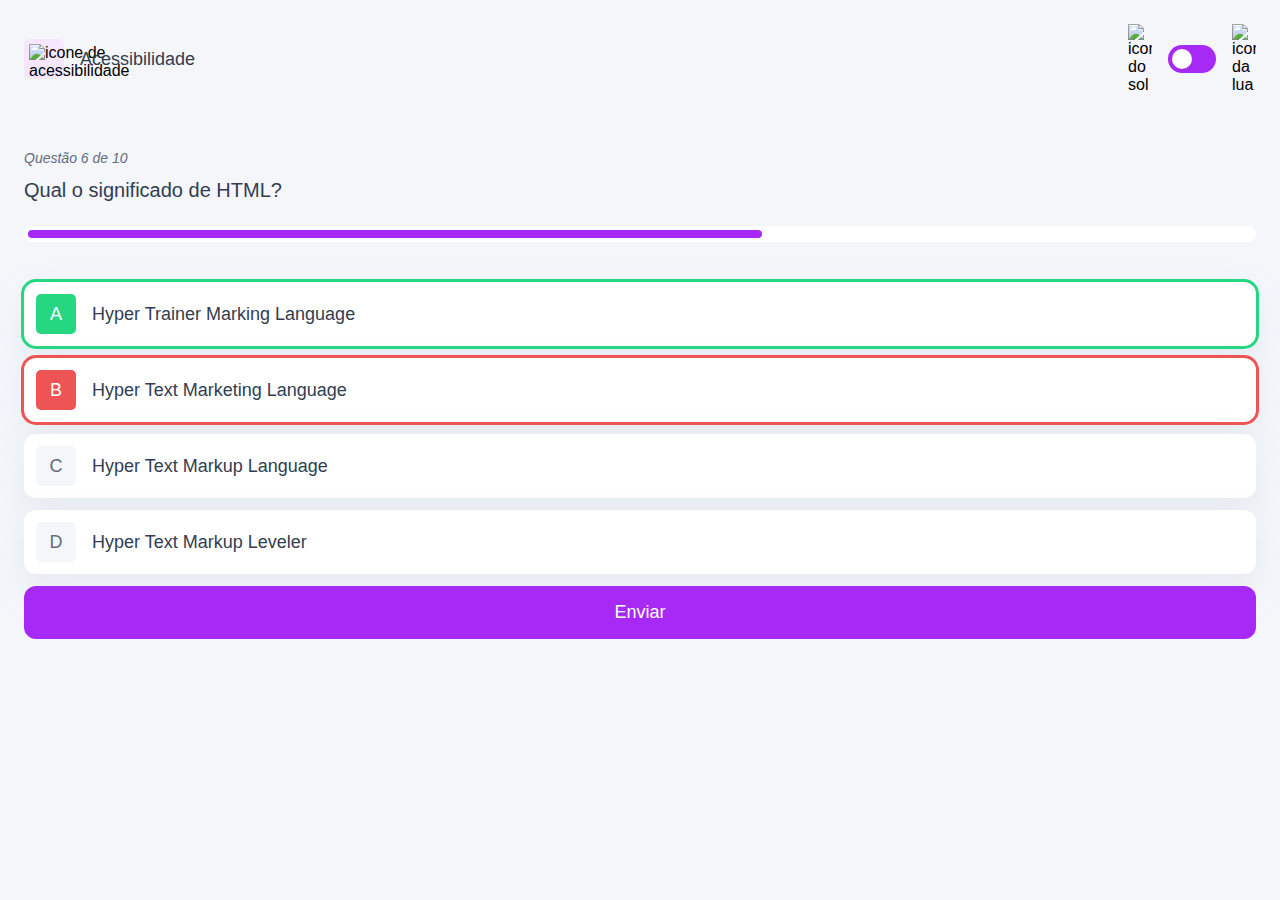
==== pages/quiz/quiz.html @ 81c2b7ba "adicionado o efeito para alternativas corretas e erradas" ====
<!DOCTYPE html>
<html lang="en">
<head>
    <meta charset="UTF-8">
    <meta name="viewport" content="width=device-width, initial-scale=1.0">
    <link rel="preconnect" href="https://fonts.googleapis.com">
    <link rel="preconnect" href="https://fonts.gstatic.com" crossorigin>
    <link href="https://fonts.googleapis.com/css2?family=Rubik:ital,wght@0,300..900;1,300..900&display=swap">
    <link rel="stylesheet" href="quiz.css">
    <title>Quiz App</title>
</head>
<body>
    <header>
        <div class="assunto">
            <div class="assunto_icone">
                <img src="../../assets/images/icon-accessibility.svg" alt="icone de acessibilidade">
            </div>

            <h1>Acessibilidade</h1>
        </div>
        <div class="tema">
            <img src="../../assets/images/icon-sun-dark.svg" alt="icone do sol">

            <button>
                <div>

                </div>
            </button>
            <img src="../../assets/images/icon-moon-dark.svg" alt="icone da lua">
        </div>
    </header>

    <main>
        <section class="pergunta">
            <p>Questão 6 de 10</p>

            <h2>Qual o significado de HTML?</h2>

            <div class="barra_progresso">
                <div>

                </div>
            </div>
        </section>

        <section class="alternativas">
            <form action="">
                <label for="alternativa_a" id="correta">
                    <input type="radio" id="alternativa_a" name="alternativa">

                    <div>
                        <span>A</span>
                        Hyper Trainer Marking Language
                    </div>
                </label>

                <label for="alternativa_b" id="errada">
                    <input type="radio" id="alternativa_b" name="alternativa">

                    <div>
                        <span>B</span>
                        Hyper Text Marketing Language
                    </div>
                </label>

                <label for="alternativa_c">
                    <input type="radio" id="alternativa_c" name="alternativa">

                    <div>
                        <span>C</span>
                        Hyper Text Markup Language
                    </div>
                </label>

                <label for="alternativa_d">
                    <input type="radio" id="alternativa_d" name="alternativa">

                    <div>
                        <span>D</span>
                        Hyper Text Markup Leveler
                    </div>
                </label>
            </form>
            
            <button>Enviar</button>
        </section>
    </main>
</body>
</html>
---- pages/quiz/quiz.css ----
* {
    margin: 0;
    padding: 0;
    box-sizing: border-box;
    font-family: "Rubik", sans-serif;
    -webkit-font-smoothing: antialiased;
}

:root {
    --bg-color: #f4f6fa;
    --purple: #a729f5;
    --primary-text-color: #313e51;
    --secondery-text-color: #626c7f;
    --shadow: 0px 16px 40px 0px rgba(143, 168, 193, 0.14);
    --bg-html: #fff1e9;
    --bg-css: #e8fdef;
    --bg-js: #ebf0ff;
    --bg-acessibilidade: #f6e7ff;
    --button-bg: #fff;
    --white: #fff;
    --green: #26d782;
    --red: #ee5454;
    --bg-mobile: url(../../assets/images/pattern-background-mobile-light.svg);
    --bg-desktop: url(../../assets/images/pattern-background-desktop-light.svg)
}

body.escuro {
    --bg-color: #313e51;
    --bg-mobile: url(../../assets/images/pattern-background-mobile-dark.svg);
    --bg-desktop: url(../../assets/images/pattern-background-desktop-dark.svg);
    --primary-text-color: #fff;
    --secondery-text-color: #abc1e1;
    --button-bg: #3b4b66;
    --shadow: 0px 16px 40px 0px rgba(49, 62, 81, 0.14);
}

body {
    height: 100svh;
    background: var(--bg-mobile) var(--bg-color);
    background-repeat: no-repeat;
    background-size: cover;
}

header {
    display: flex;
    justify-content: space-between;
    padding: 16px 24px;
}

.assunto {
    display: flex;
    align-items: center;
    gap: 16px;
}

.assunto_icone {
    background: var(--bg-acessibilidade);
    width: 40px;
    height: 40px;
    padding: 5px;
    border-radius: 5px;
}

.assunto_icone img {
    width: 100%;
}

.assunto h1 {
    font-size: 18px;
    font-weight: 500;
    color: var(--primary-text-color);
}

.tema {
    padding: 8px 0;
    display: flex;
    align-items: center;
    gap: 8px;
}

.tema img {
    width: 16px;
}

.tema button {
    height: 20px;
    width: 32px;
    background: var(--purple);
    border: 0;
    border-radius: 999px;
    padding: 4px;
}

.tema button div {
    background: var(--white);
    width: 12px;
    height: 12px;
    border-radius: 999px;
}

main {
    padding: 32px 24px;
}

.pergunta {
    margin-bottom: 40px;
}

.pergunta p {
    font-style: italic;
    font-size: 14px;
    color: var(--secondery-text-color);
    margin-bottom: 12px;
}

.pergunta h2 {
    font-size: 20px;
    font-weight: 500;
    color: var(--primary-text-color);
    line-height: 24px;
    margin-bottom: 24px;
}

.barra_progresso {
    background: var(--button-bg);
    height: 16px;
    padding: 4px;
    border-radius: 999px;
}

.barra_progresso div {
    height: 100%;
    width: 60%;
    background: var(--purple);
    border-radius: 999px;
}



.alternativas form {
    display: flex;
    flex-direction: column;
    gap: 12px;
    margin-bottom: 12px;
}

.alternativas label {
    display: block;
    padding: 12px;
    background: var(--button-bg);
    font-size: 18px;
    font-weight: 500;
    border-radius: 12px;
    box-shadow: var(--shadow);
    color: var(--primary-text-color);
}

.alternativas label:has(input:checked) {
    outline: 3px solid var(--purple);

    & span {
        background: var(--purple);
        color: var(--white);
    }
}

.alternativas label#correta {
    outline: 3px solid var(--green);

    & span {
        background: var(--green);
        color: white;
    }
}

.alternativas label#errada {
    outline: 3px solid var(--red);

    & span {
        background: var(--red);
        color: var(--white);
    }
}

.alternativas input {
    display: none;
}

.alternativas div {
    display: flex;
    align-items: center;
    gap: 16px;


}

.alternativas div span {
    display: block;
    width: 40px;
    height: 40px;
    background: var(--bg-color);
    border-radius: 5px;
    color: var(--secondery-text-color);

    display: flex;
    align-items: center;
    justify-content: center;
    flex-shrink: 0;
}

.alternativas button {
    padding: 16px;
    border-radius: 12px;
    border: none;
    background: var(--purple);
    color: var(--white);
    width: 100%;
    font-size: 18px;
    font-weight: 500;
}

@media (min-width: 1100px) {
    .tema img {
        width: 24px;
    }

    .tema {
        gap: 16px;
    }

    .tema button {
        width: 48px;
        height: 28px;
    }

    .tema button div {
        width: 20px;
        height: 20px;
    }
}
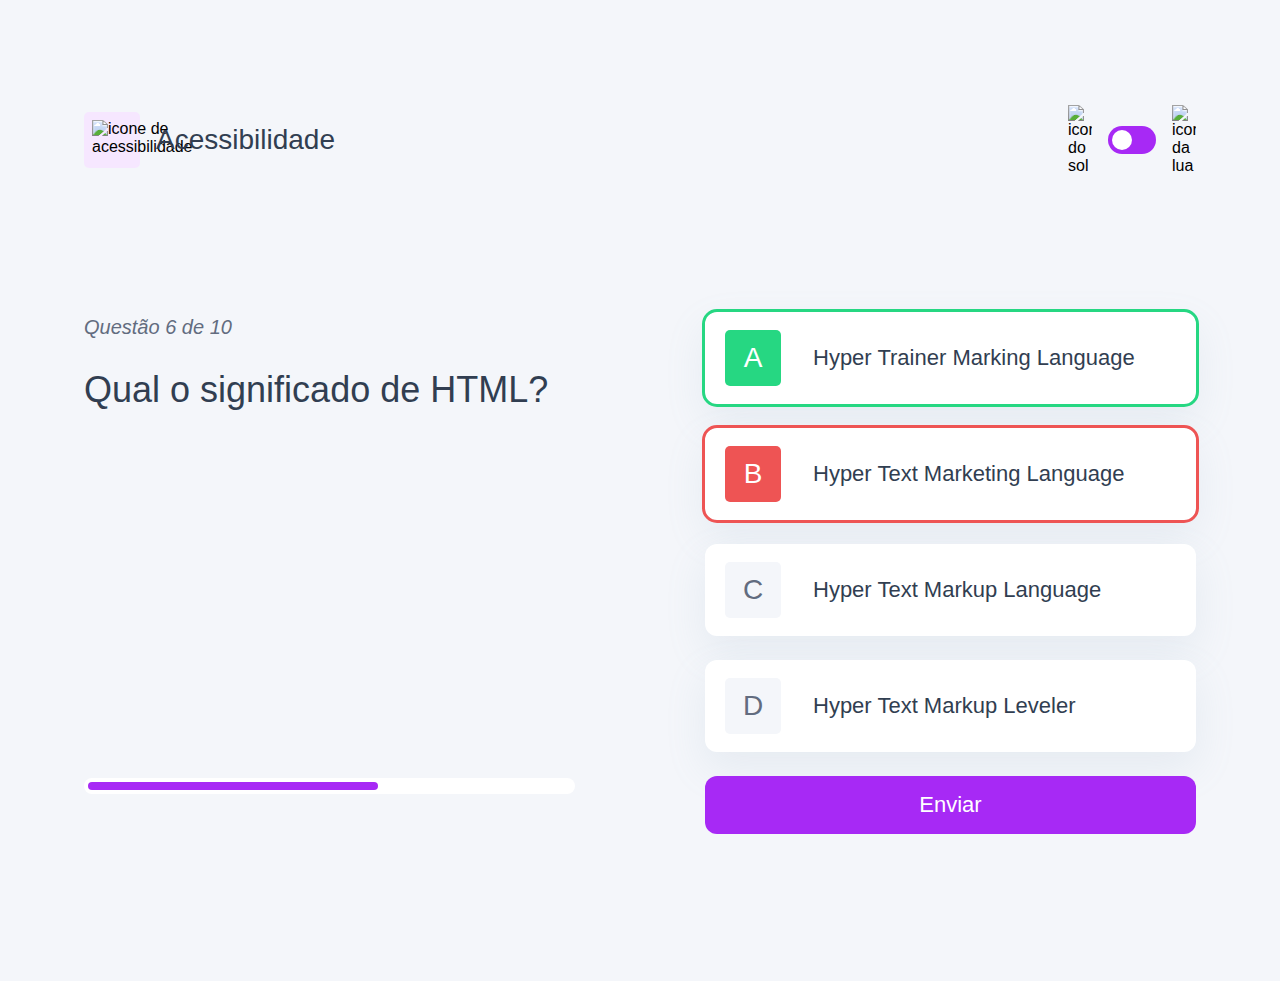
==== commit abd0b4c3: "adicionada a responsividade para o desktop" ====
--- a/pages/quiz/quiz.html
+++ b/pages/quiz/quiz.html
@@ -32,10 +32,11 @@
 
     <main>
         <section class="pergunta">
-            <p>Questão 6 de 10</p>
+            <div>
+                <p>Questão 6 de 10</p>
 
-            <h2>Qual o significado de HTML?</h2>
-
+                <h2>Qual o significado de HTML?</h2>
+            </div>
             <div class="barra_progresso">
                 <div>
 
--- a/pages/quiz/quiz.css
+++ b/pages/quiz/quiz.css
@@ -220,6 +220,23 @@
 }
 
 @media (min-width: 1100px) {
+
+    header {
+        margin-block: 81px;
+        max-width: 1160px;
+        margin-inline: auto;
+    }
+
+    .assunto_icone {
+        width: 56px;
+        height: 56px;
+        padding: 8px;
+    }
+
+    .assunto h1 {
+        font-size: 28px;
+    }
+
     .tema img {
         width: 24px;
     }
@@ -237,4 +254,58 @@
         width: 20px;
         height: 20px;
     }
+
+    main {
+        max-width: 1160px;
+        margin-inline: auto;
+
+        display: flex;
+        gap: 130px;
+    }
+
+    section {
+        width: 100%;
+    }
+
+    .pergunta {
+        display: flex;
+        flex-direction: column;
+        justify-content: space-between;
+    }
+
+    .pergunta p {
+        font-size: 20px;
+        line-height: 30px;
+        margin-bottom: 27px;
+    }
+
+    .pergunta h2 {
+        font-size: 36px;
+        line-height: 42px;
+    }
+
+    .alternativas form {
+        gap: 24px;
+        margin-bottom: 24px;
+    }
+
+    .alternativas label {
+        font-size: 22px;
+        padding: 18px 20px;
+    }
+
+    .alternativas div {
+        gap: 32px;
+    }
+
+
+    .alternativas div span {
+        width: 56px;
+        height: 56px;
+        font-size: 28px;
+    }
+
+    .alternativas button {
+        font-size: 22px;
+    }
 }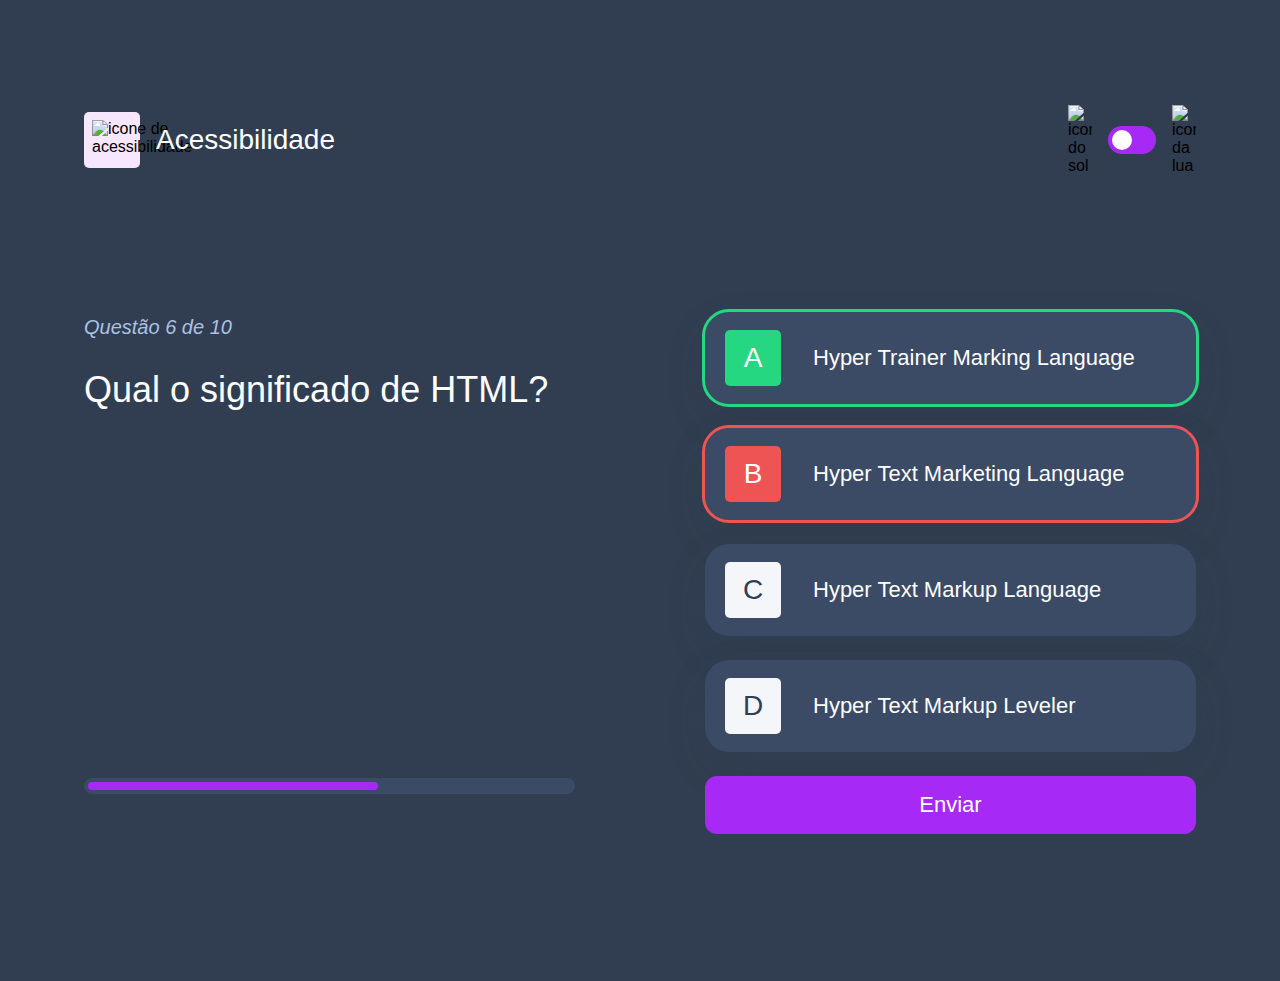
==== commit 5e0619d7: "ajuste das cores no tema dark" ====
--- a/pages/quiz/quiz.html
+++ b/pages/quiz/quiz.html
@@ -9,7 +9,7 @@
     <link rel="stylesheet" href="quiz.css">
     <title>Quiz App</title>
 </head>
-<body>
+<body class="escuro">
     <header>
         <div class="assunto">
             <div class="assunto_icone">
--- a/pages/quiz/quiz.css
+++ b/pages/quiz/quiz.css
@@ -8,7 +8,10 @@
 
 :root {
     --bg-color: #f4f6fa;
+    --bg-span: #f4f6fa;
+    --color-span: #626c7f;
     --purple: #a729f5;
+    --purple-hover: rgb(167, 41, 245, 0.7);
     --primary-text-color: #313e51;
     --secondery-text-color: #626c7f;
     --shadow: 0px 16px 40px 0px rgba(143, 168, 193, 0.14);
@@ -26,6 +29,7 @@
 
 body.escuro {
     --bg-color: #313e51;
+    --color-span: #313e51;
     --bg-mobile: url(../../assets/images/pattern-background-mobile-dark.svg);
     --bg-desktop: url(../../assets/images/pattern-background-desktop-dark.svg);
     --primary-text-color: #fff;
@@ -153,6 +157,14 @@
     border-radius: 12px;
     box-shadow: var(--shadow);
     color: var(--primary-text-color);
+    cursor: pointer;
+}
+
+.alternativas label:hover {
+    & span {
+        background: var(--bg-acessibilidade);
+        color: var(--purple);
+    }
 }
 
 .alternativas label:has(input:checked) {
@@ -198,9 +210,9 @@
     display: block;
     width: 40px;
     height: 40px;
-    background: var(--bg-color);
+    background: var(--bg-span);
     border-radius: 5px;
-    color: var(--secondery-text-color);
+    color: var(--color-span);
 
     display: flex;
     align-items: center;
@@ -217,6 +229,14 @@
     width: 100%;
     font-size: 18px;
     font-weight: 500;
+    transition: background 0.3s;
+}
+
+
+.alternativas button:hover {
+    background: var(--purple-hover);
+    cursor: pointer;
+
 }
 
 @media (min-width: 1100px) {
@@ -292,6 +312,7 @@
     .alternativas label {
         font-size: 22px;
         padding: 18px 20px;
+        border-radius: 24px;
     }
 
     .alternativas div {
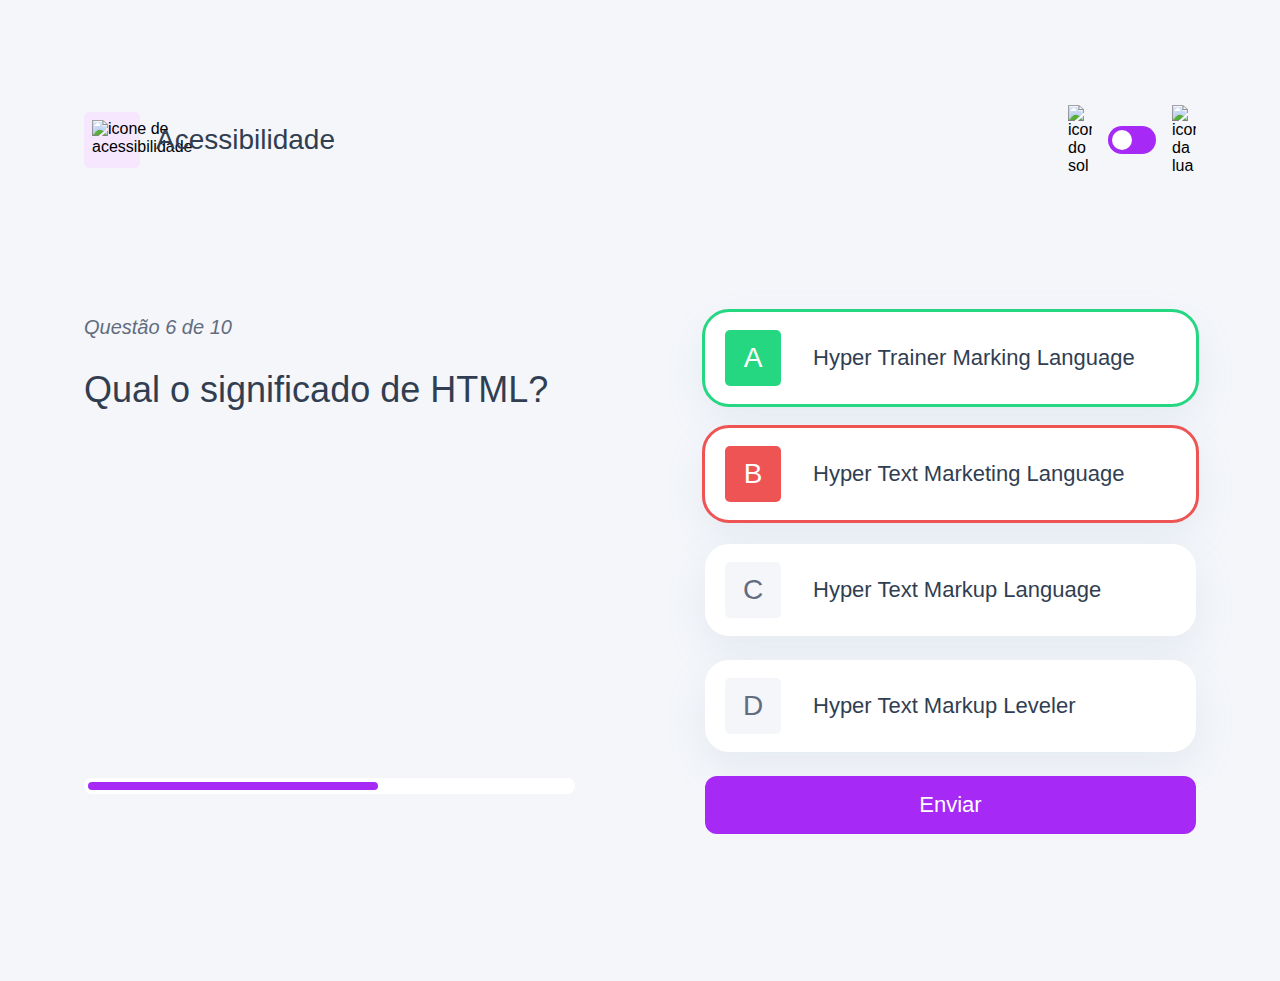
==== commit 8da3cd70: "ajuste do fundo para o esktop no quiz html" ====
--- a/pages/quiz/quiz.html
+++ b/pages/quiz/quiz.html
@@ -9,7 +9,7 @@
     <link rel="stylesheet" href="quiz.css">
     <title>Quiz App</title>
 </head>
-<body class="escuro">
+<body>
     <header>
         <div class="assunto">
             <div class="assunto_icone">
--- a/pages/quiz/quiz.css
+++ b/pages/quiz/quiz.css
@@ -241,6 +241,12 @@
 
 @media (min-width: 1100px) {
 
+    body {
+        background: var(--bg-desktop) var(--bg-color);
+        background-size: cover;
+        background-repeat: no-repeat;
+    }
+
     header {
         margin-block: 81px;
         max-width: 1160px;
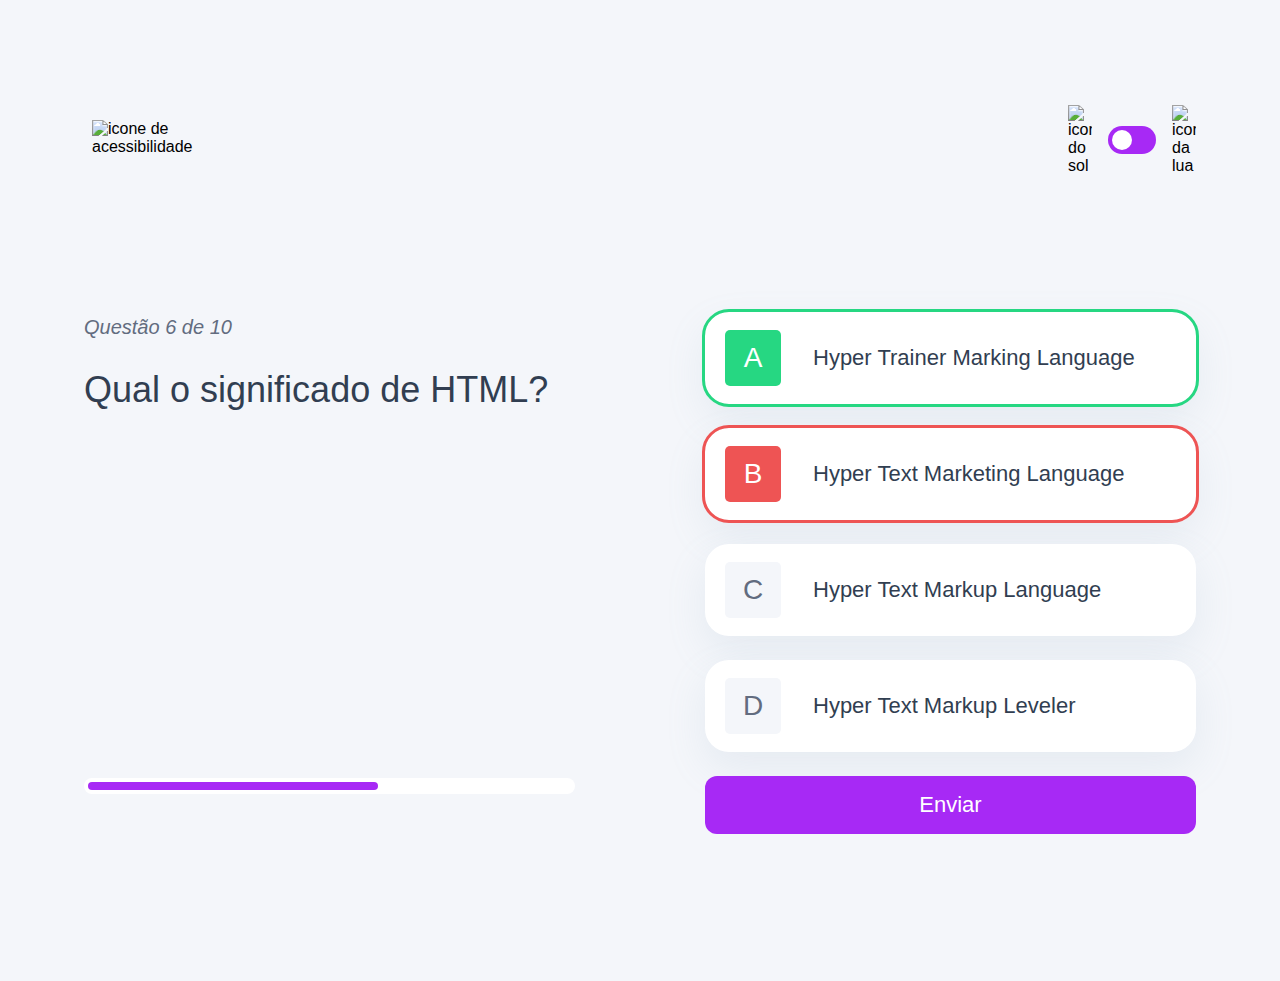
==== commit 95bbb279: "alteração dinamica do assunto da pagina" ====
--- a/pages/quiz/quiz.html
+++ b/pages/quiz/quiz.html
@@ -6,6 +6,7 @@
     <link rel="preconnect" href="https://fonts.googleapis.com">
     <link rel="preconnect" href="https://fonts.gstatic.com" crossorigin>
     <link href="https://fonts.googleapis.com/css2?family=Rubik:ital,wght@0,300..900;1,300..900&display=swap">
+    <script src="./quiz.js" type="module" defer></script>
     <link rel="stylesheet" href="quiz.css">
     <title>Quiz App</title>
 </head>
@@ -13,10 +14,10 @@
     <header>
         <div class="assunto">
             <div class="assunto_icone">
-                <img src="../../assets/images/icon-accessibility.svg" alt="icone de acessibilidade">
+                <img src="" alt="icone de acessibilidade">
             </div>
 
-            <h1>Acessibilidade</h1>
+            <h1></h1>
         </div>
         <div class="tema">
             <img src="../../assets/images/icon-sun-dark.svg" alt="icone do sol">
@@ -86,5 +87,6 @@
             <button>Enviar</button>
         </section>
     </main>
+
 </body>
 </html>--- a/pages/quiz/quiz.css
+++ b/pages/quiz/quiz.css
@@ -58,11 +58,26 @@
 }
 
 .assunto_icone {
-    background: var(--bg-acessibilidade);
     width: 40px;
     height: 40px;
     padding: 5px;
     border-radius: 5px;
+}
+
+.assunto_icone.html {
+    background: var(--bg-html);
+}
+
+.assunto_icone.css {
+    background: var(--bg-css);
+}
+
+.assunto_icone.javascript {
+    background: var(--bg-js);
+}
+
+.assunto_icone.acessibilidade {
+    background: var(--bg-acessibilidade);
 }
 
 .assunto_icone img {
@@ -93,6 +108,8 @@
     border: 0;
     border-radius: 999px;
     padding: 4px;
+    display: flex;
+    cursor: pointer;
 }
 
 .tema button div {
@@ -236,7 +253,6 @@
 .alternativas button:hover {
     background: var(--purple-hover);
     cursor: pointer;
-
 }
 
 @media (min-width: 1100px) {
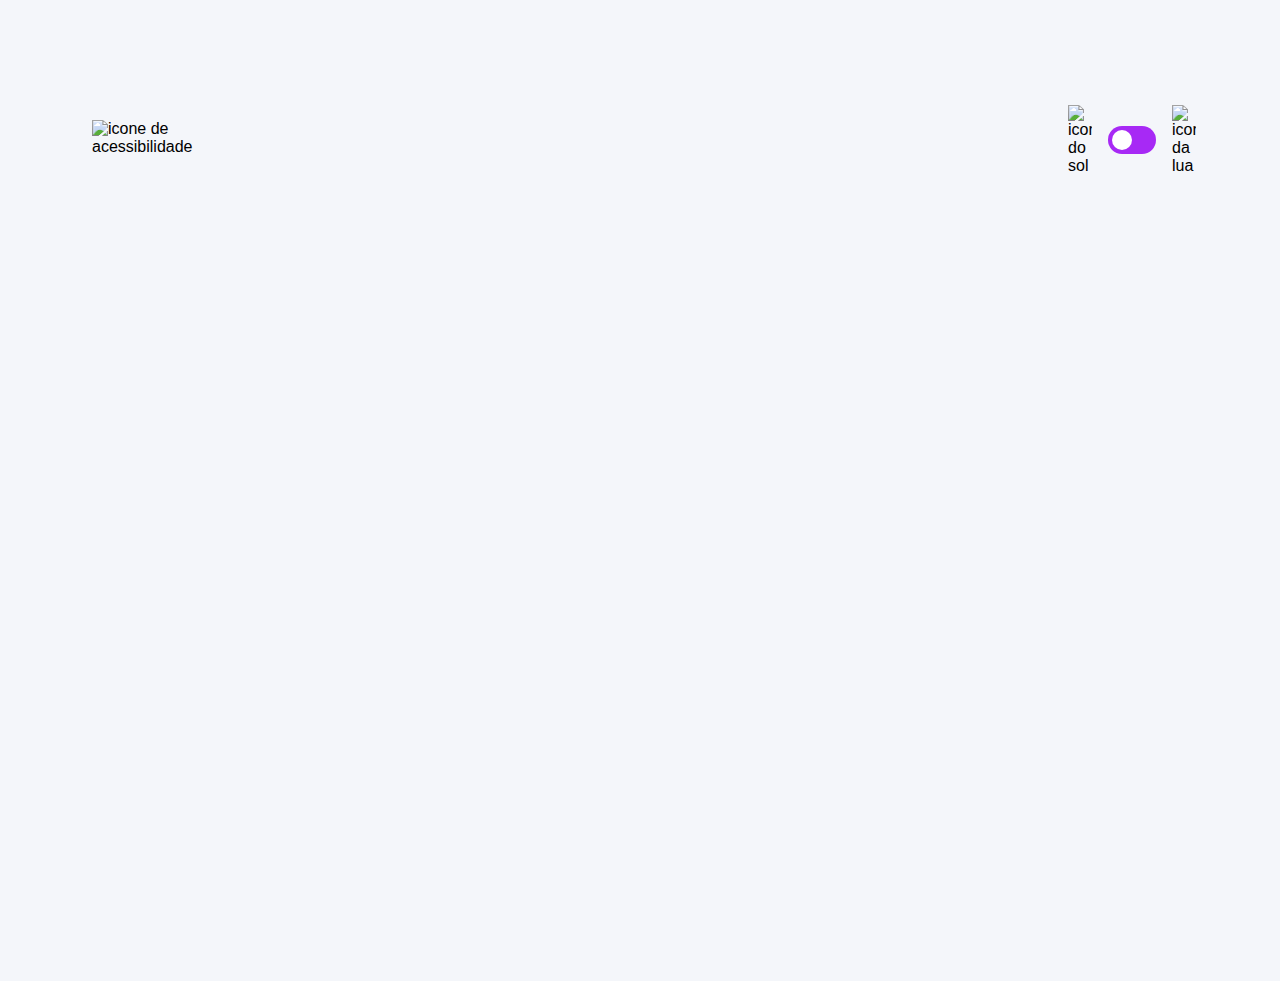
==== commit 10db3fe2: "adicionada as funções de buscar as perguntar e montar as perguntas no html" ====
--- a/pages/quiz/quiz.html
+++ b/pages/quiz/quiz.html
@@ -32,60 +32,7 @@
     </header>
 
     <main>
-        <section class="pergunta">
-            <div>
-                <p>Questão 6 de 10</p>
-
-                <h2>Qual o significado de HTML?</h2>
-            </div>
-            <div class="barra_progresso">
-                <div>
-
-                </div>
-            </div>
-        </section>
-
-        <section class="alternativas">
-            <form action="">
-                <label for="alternativa_a" id="correta">
-                    <input type="radio" id="alternativa_a" name="alternativa">
-
-                    <div>
-                        <span>A</span>
-                        Hyper Trainer Marking Language
-                    </div>
-                </label>
-
-                <label for="alternativa_b" id="errada">
-                    <input type="radio" id="alternativa_b" name="alternativa">
-
-                    <div>
-                        <span>B</span>
-                        Hyper Text Marketing Language
-                    </div>
-                </label>
-
-                <label for="alternativa_c">
-                    <input type="radio" id="alternativa_c" name="alternativa">
-
-                    <div>
-                        <span>C</span>
-                        Hyper Text Markup Language
-                    </div>
-                </label>
-
-                <label for="alternativa_d">
-                    <input type="radio" id="alternativa_d" name="alternativa">
-
-                    <div>
-                        <span>D</span>
-                        Hyper Text Markup Leveler
-                    </div>
-                </label>
-            </form>
-            
-            <button>Enviar</button>
-        </section>
+        
     </main>
 
 </body>
